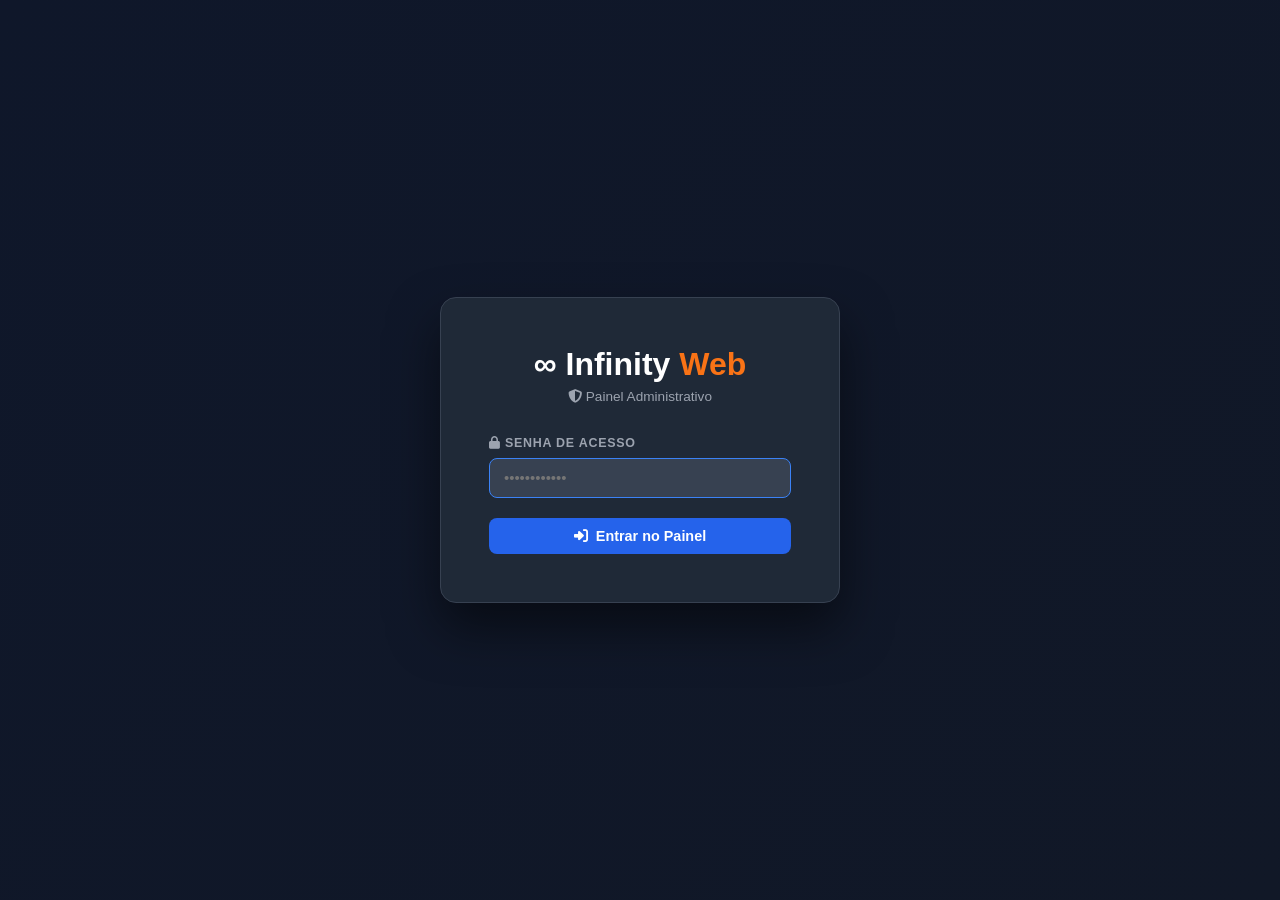
==== admin.html @ 9e5cb254 "Add files via upload" ====
<!DOCTYPE html>
<!--
  admin.html — Painel Administrativo da Infinity Web
  ===================================================
  Funciona 100% no Netlify (sem PHP).
  Salva configurações via GitHub API → dispara redeploy automático.

  Variáveis de ambiente necessárias no Netlify:
    ADMIN_PASSWORD   — senha de acesso ao painel
    GITHUB_TOKEN     — Personal Access Token (repo → Contents: Write)
    GITHUB_REPO      — ex: Norts023/infinityweb
-->
<html lang="pt-BR">
<head>
  <meta charset="UTF-8" />
  <meta name="viewport" content="width=device-width, initial-scale=1.0" />
  <title>Infinity Web — Painel Admin</title>
  <link rel="stylesheet" href="https://cdnjs.cloudflare.com/ajax/libs/font-awesome/6.5.0/css/all.min.css" crossorigin="anonymous" />
  <style>
    :root {
      --blue-900: #0f172a; --blue-800: #1e3a5f; --blue-700: #1d4ed8;
      --blue-600: #2563eb; --blue-500: #3b82f6; --blue-100: #dbeafe;
      --orange: #f97316; --white: #ffffff;
      --gray-900: #111827; --gray-800: #1f2937; --gray-700: #374151;
      --gray-600: #4b5563; --gray-500: #6b7280; --gray-400: #9ca3af;
      --gray-300: #d1d5db; --gray-200: #e5e7eb; --gray-100: #f3f4f6;
      --green: #10b981; --red: #ef4444; --yellow: #f59e0b;
    }
    * { box-sizing: border-box; margin: 0; padding: 0; }
    body { font-family: -apple-system, BlinkMacSystemFont, 'Segoe UI', sans-serif; background: var(--gray-900); color: var(--gray-100); min-height: 100vh; }

    /* ── Login ── */
    .login-wrap { min-height: 100vh; display: flex; align-items: center; justify-content: center; background: linear-gradient(135deg, var(--blue-900), var(--gray-900)); padding: 24px; }
    .login-card { background: var(--gray-800); border-radius: 16px; padding: 48px; width: 100%; max-width: 400px; border: 1px solid var(--gray-700); box-shadow: 0 25px 50px rgba(0,0,0,.5); }
    .login-logo { text-align: center; margin-bottom: 32px; }
    .login-logo .brand { font-size: 2rem; font-weight: 900; color: var(--white); }
    .login-logo .brand em { color: var(--orange); font-style: normal; }
    .login-logo p { color: var(--gray-400); font-size: 0.85rem; margin-top: 6px; }

    /* ── Form elements ── */
    .form-group { margin-bottom: 20px; }
    .form-group label { display: block; font-size: 0.78rem; font-weight: 700; color: var(--gray-400); margin-bottom: 8px; text-transform: uppercase; letter-spacing: .06em; }
    .form-group input, .form-group select, .form-group textarea {
      width: 100%; background: var(--gray-700); border: 1px solid var(--gray-600);
      border-radius: 8px; padding: 11px 14px; color: var(--white); font-size: 0.93rem;
      outline: none; transition: border-color .2s; font-family: inherit;
    }
    .form-group input:focus, .form-group select:focus, .form-group textarea:focus { border-color: var(--blue-500); }
    .form-group textarea { resize: vertical; min-height: 80px; }
    .form-group select option { background: var(--gray-700); }

    /* ── Buttons ── */
    .btn { display: inline-flex; align-items: center; gap: 8px; padding: 10px 20px; border-radius: 8px; border: none; font-size: 0.9rem; font-weight: 600; cursor: pointer; transition: all .2s; font-family: inherit; }
    .btn:disabled { opacity: .5; cursor: not-allowed; }
    .btn-primary  { background: var(--blue-600); color: var(--white); }
    .btn-primary:hover:not(:disabled)  { background: var(--blue-700); }
    .btn-success  { background: var(--green); color: var(--white); }
    .btn-success:hover:not(:disabled)  { opacity: .9; }
    .btn-danger   { background: var(--red); color: var(--white); }
    .btn-danger:hover:not(:disabled)   { opacity: .85; }
    .btn-outline  { background: transparent; border: 1px solid var(--gray-600); color: var(--gray-400); }
    .btn-outline:hover { border-color: var(--gray-400); color: var(--white); }
    .btn-full { width: 100%; justify-content: center; }
    .btn-sm { padding: 6px 12px; font-size: .82rem; }

    /* ── Alerts ── */
    .alert { padding: 12px 16px; border-radius: 8px; font-size: .88rem; margin-bottom: 16px; }
    .alert-error   { background: rgba(239,68,68,.15);  color: #fca5a5; border: 1px solid rgba(239,68,68,.3); }
    .alert-success { background: rgba(16,185,129,.15); color: #6ee7b7; border: 1px solid rgba(16,185,129,.3); }
    .alert-info    { background: rgba(59,130,246,.15); color: #93c5fd; border: 1px solid rgba(59,130,246,.3); }

    /* ── Dashboard layout ── */
    .dashboard { display: none; flex-direction: column; min-height: 100vh; }
    .dashboard.active { display: flex; }

    .admin-header {
      background: var(--gray-800); border-bottom: 1px solid var(--gray-700);
      padding: 0 24px; height: 60px; display: flex; align-items: center;
      justify-content: space-between; position: sticky; top: 0; z-index: 100;
    }
    .admin-logo { font-size: 1.15rem; font-weight: 900; color: var(--white); }
    .admin-logo em { color: var(--orange); font-style: normal; }
    .admin-logo small { font-size: .7rem; font-weight: 400; color: var(--gray-500); margin-left: 8px; }

    .admin-body { display: flex; flex: 1; }

    .admin-sidebar {
      width: 230px; background: var(--gray-800); border-right: 1px solid var(--gray-700);
      padding: 20px 0; flex-shrink: 0;
    }
    .sidebar-section { font-size: .68rem; font-weight: 700; color: var(--gray-600); text-transform: uppercase; letter-spacing: .08em; padding: 0 20px; margin: 16px 0 6px; }
    .sidebar-section:first-child { margin-top: 0; }
    .nav-item {
      display: flex; align-items: center; gap: 10px; padding: 11px 20px;
      color: var(--gray-400); cursor: pointer; transition: all .2s;
      font-size: .88rem; border-left: 3px solid transparent; user-select: none;
    }
    .nav-item:hover  { background: var(--gray-700); color: var(--white); }
    .nav-item.active { background: rgba(37,99,235,.12); color: var(--blue-500); border-left-color: var(--blue-500); font-weight: 600; }
    .nav-item i { width: 16px; text-align: center; font-size: .85rem; }

    .admin-main { flex: 1; padding: 32px; overflow-y: auto; max-width: 900px; }

    /* ── Tabs ── */
    .tab-panel { display: none; }
    .tab-panel.active { display: block; }

    .panel-head { margin-bottom: 28px; }
    .panel-head h2 { font-size: 1.35rem; font-weight: 700; color: var(--white); display: flex; align-items: center; gap: 10px; }
    .panel-head h2 i { color: var(--orange); font-size: 1.1rem; }
    .panel-head p { color: var(--gray-400); font-size: .87rem; margin-top: 7px; }

    /* ── Cards ── */
    .card { background: var(--gray-800); border: 1px solid var(--gray-700); border-radius: 12px; padding: 24px; margin-bottom: 20px; }
    .card-head { display: flex; align-items: center; justify-content: space-between; margin-bottom: 20px; }
    .card-title { font-size: .95rem; font-weight: 700; color: var(--white); }
    .card-sub { font-size: .82rem; color: var(--gray-500); margin-top: 2px; }

    /* ── Grid ── */
    .g2 { display: grid; grid-template-columns: 1fr 1fr; gap: 16px; }
    .g3 { display: grid; grid-template-columns: 1fr 1fr 1fr; gap: 16px; }

    /* ── Plano card ── */
    .plano-badge { display: inline-flex; align-items: center; gap: 6px; font-size: .75rem; padding: 3px 10px; border-radius: 20px; font-weight: 600; }
    .plano-badge.destaque { background: rgba(249,115,22,.2); color: var(--orange); }
    .plano-badge.normal   { background: var(--gray-700); color: var(--gray-400); }
    .toggle-destaque { display: flex; align-items: center; gap: 8px; cursor: pointer; font-size: .83rem; color: var(--gray-400); }
    .toggle-destaque input { width: 16px; height: 16px; cursor: pointer; accent-color: var(--orange); }

    /* ── Avisos ── */
    .aviso-item { background: var(--gray-700); border-radius: 10px; padding: 14px 16px; display: flex; align-items: center; justify-content: space-between; gap: 12px; margin-bottom: 10px; }
    .aviso-info { flex: 1; min-width: 0; }
    .aviso-info strong { display: block; font-size: .9rem; color: var(--white); white-space: nowrap; overflow: hidden; text-overflow: ellipsis; }
    .aviso-info span { font-size: .78rem; color: var(--gray-400); }
    .aviso-actions { display: flex; align-items: center; gap: 8px; flex-shrink: 0; }
    .aviso-badge { font-size: .72rem; padding: 2px 8px; border-radius: 20px; font-weight: 600; white-space: nowrap; }
    .tipo-instabilidade { background: rgba(245,158,11,.2); color: #fcd34d; }
    .tipo-manutencao    { background: rgba(59,130,246,.2);  color: #93c5fd; }
    .tipo-queda         { background: rgba(239,68,68,.2);   color: #fca5a5; }
    .tipo-normalizado   { background: rgba(16,185,129,.2);  color: #6ee7b7; }

    /* ── Toggle switch ── */
    .switch { width: 40px; height: 22px; background: var(--gray-600); border-radius: 11px; border: none; cursor: pointer; position: relative; transition: background .2s; flex-shrink: 0; }
    .switch.on { background: var(--green); }
    .switch::after { content: ''; position: absolute; width: 16px; height: 16px; background: var(--white); border-radius: 50%; top: 3px; left: 3px; transition: transform .2s; box-shadow: 0 1px 3px rgba(0,0,0,.3); }
    .switch.on::after { transform: translateX(18px); }

    /* ── Tags ── */
    .tags-wrap { display: flex; flex-wrap: wrap; gap: 6px; min-height: 36px; margin-bottom: 14px; }
    .tag { display: inline-flex; align-items: center; gap: 6px; background: rgba(37,99,235,.15); color: var(--blue-500); border: 1px solid rgba(37,99,235,.3); border-radius: 6px; padding: 5px 10px; font-size: .83rem; }
    .tag .rm { background: none; border: none; color: rgba(59,130,246,.6); cursor: pointer; padding: 0; font-size: .85rem; line-height: 1; }
    .tag .rm:hover { color: var(--red); }

    .add-row { display: flex; gap: 10px; }
    .add-row input { flex: 1; background: var(--gray-700); border: 1px solid var(--gray-600); border-radius: 8px; padding: 10px 14px; color: var(--white); font-size: .9rem; outline: none; }
    .add-row input:focus { border-color: var(--blue-500); }

    /* ── Status toast ── */
    .toast { position: fixed; bottom: 24px; right: 24px; background: var(--gray-800); border: 1px solid var(--gray-700); border-radius: 10px; padding: 13px 20px; font-size: .88rem; display: none; align-items: center; gap: 10px; box-shadow: 0 8px 24px rgba(0,0,0,.5); z-index: 999; max-width: 340px; }
    .toast.show    { display: flex; }
    .toast.success { border-color: var(--green); color: #6ee7b7; }
    .toast.error   { border-color: var(--red);   color: #fca5a5; }
    .toast.info    { border-color: var(--blue-500); color: #93c5fd; }

    hr.divider { border: none; border-top: 1px solid var(--gray-700); margin: 24px 0; }

    /* ── Responsive ── */
    @media (max-width: 768px) {
      .admin-sidebar { display: none; }
      .admin-main { padding: 16px; }
      .g2, .g3 { grid-template-columns: 1fr; }
    }
  </style>
</head>
<body>

<!-- ════════════════════════════════════════════════════════
     TELA DE LOGIN
════════════════════════════════════════════════════════ -->
<div class="login-wrap" id="loginWrap">
  <div class="login-card">
    <div class="login-logo">
      <div class="brand">∞ Infinity <em>Web</em></div>
      <p><i class="fas fa-shield-alt"></i> Painel Administrativo</p>
    </div>

    <div id="loginAlert" class="alert" style="display:none"></div>

    <form id="loginForm">
      <div class="form-group">
        <label><i class="fas fa-lock"></i> Senha de Acesso</label>
        <input type="password" id="loginPwd" placeholder="••••••••••••" autocomplete="current-password" required autofocus />
      </div>
      <button type="submit" class="btn btn-primary btn-full" id="loginBtn">
        <i class="fas fa-sign-in-alt"></i> Entrar no Painel
      </button>
    </form>
  </div>
</div>

<!-- ════════════════════════════════════════════════════════
     DASHBOARD
════════════════════════════════════════════════════════ -->
<div class="dashboard" id="dashboard">

  <!-- Header -->
  <header class="admin-header">
    <div class="admin-logo">∞ Infinity <em>Web</em> <small>Admin</small></div>
    <div style="display:flex;align-items:center;gap:16px">
      <span style="font-size:.78rem;color:var(--gray-500)" id="savedAt"></span>
      <button class="btn btn-outline btn-sm" onclick="logout()">
        <i class="fas fa-sign-out-alt"></i> Sair
      </button>
    </div>
  </header>

  <div class="admin-body">

    <!-- Sidebar -->
    <nav class="admin-sidebar">
      <div class="sidebar-section">Configurações</div>
      <div class="nav-item active" onclick="goTab('planos',this)">
        <i class="fas fa-tags"></i> Planos & Preços
      </div>
      <div class="nav-item" onclick="goTab('avisos',this)">
        <i class="fas fa-bell"></i> Avisos de Rede
      </div>
      <div class="nav-item" onclick="goTab('contato',this)">
        <i class="fas fa-phone"></i> Contato & Endereço
      </div>
      <div class="nav-item" onclick="goTab('cobertura',this)">
        <i class="fas fa-map-marker-alt"></i> Área de Cobertura
      </div>
    </nav>

    <!-- Main -->
    <main class="admin-main">

      <!-- ── PLANOS ── -->
      <div class="tab-panel active" id="tab-planos">
        <div class="panel-head">
          <h2><i class="fas fa-tags"></i> Planos & Preços Residenciais</h2>
          <p>Edite velocidade e preço de cada plano. As mudanças refletem no site e no chat IA após o deploy (~1 min).</p>
        </div>
        <div id="planosContainer"></div>
        <button class="btn btn-success" onclick="save('planos')">
          <i class="fas fa-cloud-upload-alt"></i> Publicar Alterações
        </button>
      </div>

      <!-- ── AVISOS ── -->
      <div class="tab-panel" id="tab-avisos">
        <div class="panel-head">
          <h2><i class="fas fa-bell"></i> Avisos de Rede</h2>
          <p>Avisos ativos são lidos pela IA e informados automaticamente aos clientes que perguntarem sobre problemas.</p>
        </div>

        <div class="card">
          <div class="card-head"><div class="card-title">+ Novo Aviso</div></div>
          <div class="g2">
            <div class="form-group">
              <label>Tipo</label>
              <select id="nTipo">
                <option value="instabilidade">⚡ Instabilidade</option>
                <option value="manutencao">🔧 Manutenção</option>
                <option value="queda">🔴 Queda Total</option>
                <option value="normalizado">✅ Normalizado</option>
              </select>
            </div>
            <div class="form-group">
              <label>Região afetada</label>
              <select id="nRegiao">
                <option>Jordanesia</option>
                <option>Cajamar Centro</option>
                <option>Região Industrial</option>
                <option>Polvilho</option>
                <option>Todas as regiões</option>
                <option>Outra</option>
              </select>
            </div>
          </div>
          <div class="form-group">
            <label>Título do aviso</label>
            <input type="text" id="nTitulo" placeholder="Ex: Instabilidade intermitente em Jordanesia" />
          </div>
          <div class="form-group">
            <label>Mensagem para os clientes</label>
            <textarea id="nMsg" placeholder="Descreva o problema e previsão de normalização..."></textarea>
          </div>
          <button class="btn btn-primary" onclick="addAviso()">
            <i class="fas fa-plus-circle"></i> Adicionar Aviso
          </button>
        </div>

        <div class="card">
          <div class="card-head">
            <div>
              <div class="card-title">Avisos Publicados</div>
              <div class="card-sub">Use o toggle para ativar/desativar sem excluir</div>
            </div>
          </div>
          <div id="avisosLista"><p style="color:var(--gray-500);text-align:center;padding:20px 0">Nenhum aviso cadastrado.</p></div>
        </div>

        <button class="btn btn-success" onclick="save('avisos')">
          <i class="fas fa-cloud-upload-alt"></i> Publicar Alterações
        </button>
      </div>

      <!-- ── CONTATO ── -->
      <div class="tab-panel" id="tab-contato">
        <div class="panel-head">
          <h2><i class="fas fa-phone"></i> Contato & Endereço</h2>
          <p>Dados exibidos no site e usados pela IA ao indicar contato ao cliente.</p>
        </div>
        <div class="card">
          <div class="g2">
            <div class="form-group">
              <label>WhatsApp (com DDI, sem +)</label>
              <input type="text" id="cWA" placeholder="5511964012136" />
            </div>
            <div class="form-group">
              <label>WhatsApp (exibição no site)</label>
              <input type="text" id="cWAd" placeholder="(11) 96401-2136" />
            </div>
            <div class="form-group">
              <label>Telefone fixo</label>
              <input type="text" id="cTel" placeholder="(11) 99951-7145" />
            </div>
            <div class="form-group">
              <label>E-mail de suporte</label>
              <input type="email" id="cEmail" placeholder="contato@webinfinity.com.br" />
            </div>
          </div>
          <div class="form-group">
            <label>Endereço completo</label>
            <input type="text" id="cEnd" placeholder="Rua Exemplo, 123, Bairro — Cajamar-SP" />
          </div>
        </div>
        <button class="btn btn-success" onclick="save('contato')">
          <i class="fas fa-cloud-upload-alt"></i> Publicar Alterações
        </button>
      </div>

      <!-- ── COBERTURA ── -->
      <div class="tab-panel" id="tab-cobertura">
        <div class="panel-head">
          <h2><i class="fas fa-map-marker-alt"></i> Área de Cobertura</h2>
          <p>Regiões onde o sinal está disponível. A IA usa esta lista quando clientes perguntam sobre cobertura.</p>
        </div>
        <div class="card">
          <div class="card-title" style="margin-bottom:14px">Regiões atendidas</div>
          <div class="tags-wrap" id="regioesWrap"></div>
          <div class="add-row">
            <input type="text" id="nRegCob" placeholder="Nome do novo bairro ou região" />
            <button class="btn btn-primary" onclick="addRegiao()"><i class="fas fa-plus"></i> Adicionar</button>
          </div>
        </div>
        <button class="btn btn-success" onclick="save('cobertura')">
          <i class="fas fa-cloud-upload-alt"></i> Publicar Alterações
        </button>
      </div>

    </main>
  </div>
</div>

<!-- Toast de status -->
<div class="toast" id="toast"><i class="fas fa-check-circle"></i><span id="toastMsg"></span></div>

<!-- ════════════════════════════════════════════════════════
     JAVASCRIPT
════════════════════════════════════════════════════════ -->
<script>
'use strict';

/* ── Estado global ─────────────────────────────────────── */
let pwd    = '';
let config = null;
let sha    = null;

const API = '/api/admin';

/* ── Autenticação ──────────────────────────────────────── */
document.getElementById('loginForm').addEventListener('submit', async (e) => {
  e.preventDefault();
  const btn   = document.getElementById('loginBtn');
  const alert = document.getElementById('loginAlert');
  const input = document.getElementById('loginPwd');

  btn.disabled = true;
  btn.innerHTML = '<i class="fas fa-spinner fa-spin"></i> Entrando...';
  alert.style.display = 'none';

  try {
    const res  = await fetch(API, {
      method:  'POST',
      headers: { 'Content-Type': 'application/json' },
      body:    JSON.stringify({ password: input.value, action: 'read' }),
    });
    const data = await res.json();

    if (!res.ok) throw new Error(data.error || 'Erro ao autenticar.');

    pwd    = input.value;
    config = data.config;
    sha    = data.sha;
    sessionStorage.setItem('iw_admin_pwd', pwd);

    openDashboard();
  } catch (err) {
    alert.className = 'alert alert-error';
    alert.textContent = '🔐 ' + err.message;
    alert.style.display = 'block';
    btn.disabled = false;
    btn.innerHTML = '<i class="fas fa-sign-in-alt"></i> Entrar no Painel';
  }
});

function logout() {
  sessionStorage.removeItem('iw_admin_pwd');
  pwd = ''; config = null; sha = null;
  document.getElementById('loginWrap').style.display = 'flex';
  document.getElementById('dashboard').classList.remove('active');
  document.getElementById('loginPwd').value = '';
  document.getElementById('loginAlert').style.display = 'none';
}

/* Auto-login com sessão salva */
window.addEventListener('DOMContentLoaded', () => {
  const saved = sessionStorage.getItem('iw_admin_pwd');
  if (saved) {
    document.getElementById('loginPwd').value = saved;
    document.getElementById('loginForm').dispatchEvent(new Event('submit'));
  }
});

/* ── Navegação ─────────────────────────────────────────── */
function goTab(id, el) {
  document.querySelectorAll('.tab-panel').forEach(p => p.classList.remove('active'));
  document.querySelectorAll('.nav-item').forEach(n => n.classList.remove('active'));
  document.getElementById('tab-' + id).classList.add('active');
  el.classList.add('active');
}

function openDashboard() {
  document.getElementById('loginWrap').style.display = 'none';
  document.getElementById('dashboard').classList.add('active');
  renderAll();
}

/* ── Renderização ──────────────────────────────────────── */
function renderAll() {
  renderPlanos();
  renderAvisos();
  renderContato();
  renderCobertura();
}

function renderPlanos() {
  const box    = document.getElementById('planosContainer');
  const planos = config?.planos?.residencial || [];

  box.innerHTML = planos.map((p, i) => `
    <div class="card">
      <div class="card-head">
        <div>
          <div class="card-title">${escHtml(p.nome)}</div>
          <div class="card-sub">${escHtml(p.velocidade)} · R$ ${escHtml(p.preco)}/mês</div>
        </div>
        <label class="toggle-destaque">
          <input type="checkbox" ${p.destaque ? 'checked' : ''} onchange="config.planos.residencial[${i}].destaque=this.checked;renderPlanos()">
          ${p.destaque ? '<span class="plano-badge destaque">⭐ Destaque</span>' : '<span class="plano-badge normal">Padrão</span>'}
        </label>
      </div>
      <div class="g3">
        <div class="form-group">
          <label>Nome do plano</label>
          <input type="text" value="${escHtml(p.nome)}" oninput="config.planos.residencial[${i}].nome=this.value" />
        </div>
        <div class="form-group">
          <label>Velocidade</label>
          <input type="text" value="${escHtml(p.velocidade)}" oninput="config.planos.residencial[${i}].velocidade=this.value" placeholder="Ex: 300 Mega" />
        </div>
        <div class="form-group">
          <label>Preço (R$)</label>
          <input type="text" value="${escHtml(p.preco)}" oninput="config.planos.residencial[${i}].preco=this.value" placeholder="Ex: 99,99" />
        </div>
      </div>
    </div>
  `).join('');
}

function renderAvisos() {
  const box    = document.getElementById('avisosLista');
  const avisos = config?.avisos || [];

  if (!avisos.length) {
    box.innerHTML = '<p style="color:var(--gray-500);text-align:center;padding:20px 0">Nenhum aviso cadastrado.</p>';
    return;
  }

  const tipoMap = {
    instabilidade: ['tipo-instabilidade', '⚡ Instabilidade'],
    manutencao:    ['tipo-manutencao',    '🔧 Manutenção'],
    queda:         ['tipo-queda',         '🔴 Queda Total'],
    normalizado:   ['tipo-normalizado',   '✅ Normalizado'],
  };

  box.innerHTML = avisos.map((a, i) => {
    const [cls, label] = tipoMap[a.tipo] || ['tipo-instabilidade', a.tipo];
    return `
      <div class="aviso-item">
        <span class="aviso-badge ${cls}">${label}</span>
        <div class="aviso-info">
          <strong title="${escHtml(a.titulo)}">${escHtml(a.titulo || a.mensagem)}</strong>
          <span>${escHtml(a.regiao)} · ${escHtml(a.criado_em || '')}</span>
        </div>
        <div class="aviso-actions">
          <button class="switch ${a.ativo ? 'on' : ''}" onclick="toggleAviso(${i})" title="${a.ativo ? 'Ativo — clique para desativar' : 'Inativo — clique para ativar'}"></button>
          <button class="btn btn-danger btn-sm" onclick="delAviso(${i})"><i class="fas fa-trash"></i></button>
        </div>
      </div>
    `;
  }).join('');
}

function renderContato() {
  const c = config?.contato || {};
  document.getElementById('cWA').value    = c.whatsapp || '';
  document.getElementById('cWAd').value   = c.whatsapp_display || '';
  document.getElementById('cTel').value   = c.telefone || '';
  document.getElementById('cEmail').value = c.email || '';
  document.getElementById('cEnd').value   = c.endereco || '';
}

function renderCobertura() {
  const regioes = config?.cobertura?.regioes || [];
  document.getElementById('regioesWrap').innerHTML = regioes.map((r, i) => `
    <span class="tag">
      <i class="fas fa-map-marker-alt" style="font-size:.7rem;opacity:.7"></i>
      ${escHtml(r)}
      <button class="rm" onclick="delRegiao(${i})" title="Remover">×</button>
    </span>
  `).join('');
}

/* ── Ações — Avisos ────────────────────────────────────── */
function addAviso() {
  const tipo    = document.getElementById('nTipo').value;
  const regiao  = document.getElementById('nRegiao').value;
  const titulo  = document.getElementById('nTitulo').value.trim();
  const msg     = document.getElementById('nMsg').value.trim();

  if (!titulo || !msg) { toast('Preencha título e mensagem.', 'error'); return; }

  if (!config.avisos) config.avisos = [];
  config.avisos.push({
    id:        'n_' + Date.now(),
    tipo, regiao, titulo,
    mensagem:  msg,
    ativo:     true,
    criado_em: new Date().toLocaleString('pt-BR'),
  });

  document.getElementById('nTitulo').value = '';
  document.getElementById('nMsg').value    = '';
  renderAvisos();
  toast('Aviso adicionado. Clique em "Publicar" para salvar.', 'info');
}

function toggleAviso(i) { config.avisos[i].ativo = !config.avisos[i].ativo; renderAvisos(); }
function delAviso(i)    { config.avisos.splice(i, 1); renderAvisos(); }

/* ── Ações — Cobertura ─────────────────────────────────── */
function addRegiao() {
  const input = document.getElementById('nRegCob');
  const val   = input.value.trim();
  if (!val) return;
  if (!config.cobertura) config.cobertura = { regioes: [] };
  if (!config.cobertura.regioes.includes(val)) {
    config.cobertura.regioes.push(val);
    renderCobertura();
    toast('Região adicionada. Clique em "Publicar" para salvar.', 'info');
  }
  input.value = '';
}

function delRegiao(i) { config.cobertura.regioes.splice(i, 1); renderCobertura(); }

/* ── Sync campos de contato para o config ──────────────── */
function syncContato() {
  config.contato = {
    whatsapp:         document.getElementById('cWA').value.trim(),
    whatsapp_display: document.getElementById('cWAd').value.trim(),
    telefone:         document.getElementById('cTel').value.trim(),
    email:            document.getElementById('cEmail').value.trim(),
    endereco:         document.getElementById('cEnd').value.trim(),
  };
}

/* ── Salvar via GitHub API ─────────────────────────────── */
async function save(section) {
  if (section === 'contato') syncContato();

  toast('Salvando no GitHub...', 'info');

  try {
    const res  = await fetch(API, {
      method:  'POST',
      headers: { 'Content-Type': 'application/json' },
      body:    JSON.stringify({ password: pwd, action: 'save', config, sha }),
    });
    const data = await res.json();
    if (!res.ok) throw new Error(data.error);

    if (data.sha) sha = data.sha;

    const now = new Date().toLocaleTimeString('pt-BR');
    document.getElementById('savedAt').textContent = 'Publicado às ' + now;
    toast('✅ Publicado! Deploy em andamento (~1 min)...', 'success');
  } catch (err) {
    toast('Erro: ' + err.message, 'error');
  }
}

/* ── Utilitários ───────────────────────────────────────── */
function escHtml(s) {
  return String(s || '').replace(/&/g,'&amp;').replace(/</g,'&lt;').replace(/>/g,'&gt;').replace(/"/g,'&quot;');
}

function toast(msg, type) {
  const el = document.getElementById('toast');
  el.className = 'toast show ' + (type || '');
  document.getElementById('toastMsg').textContent = msg;
  if (type !== 'info') setTimeout(() => el.classList.remove('show'), 4000);
}
</script>
</body>
</html>
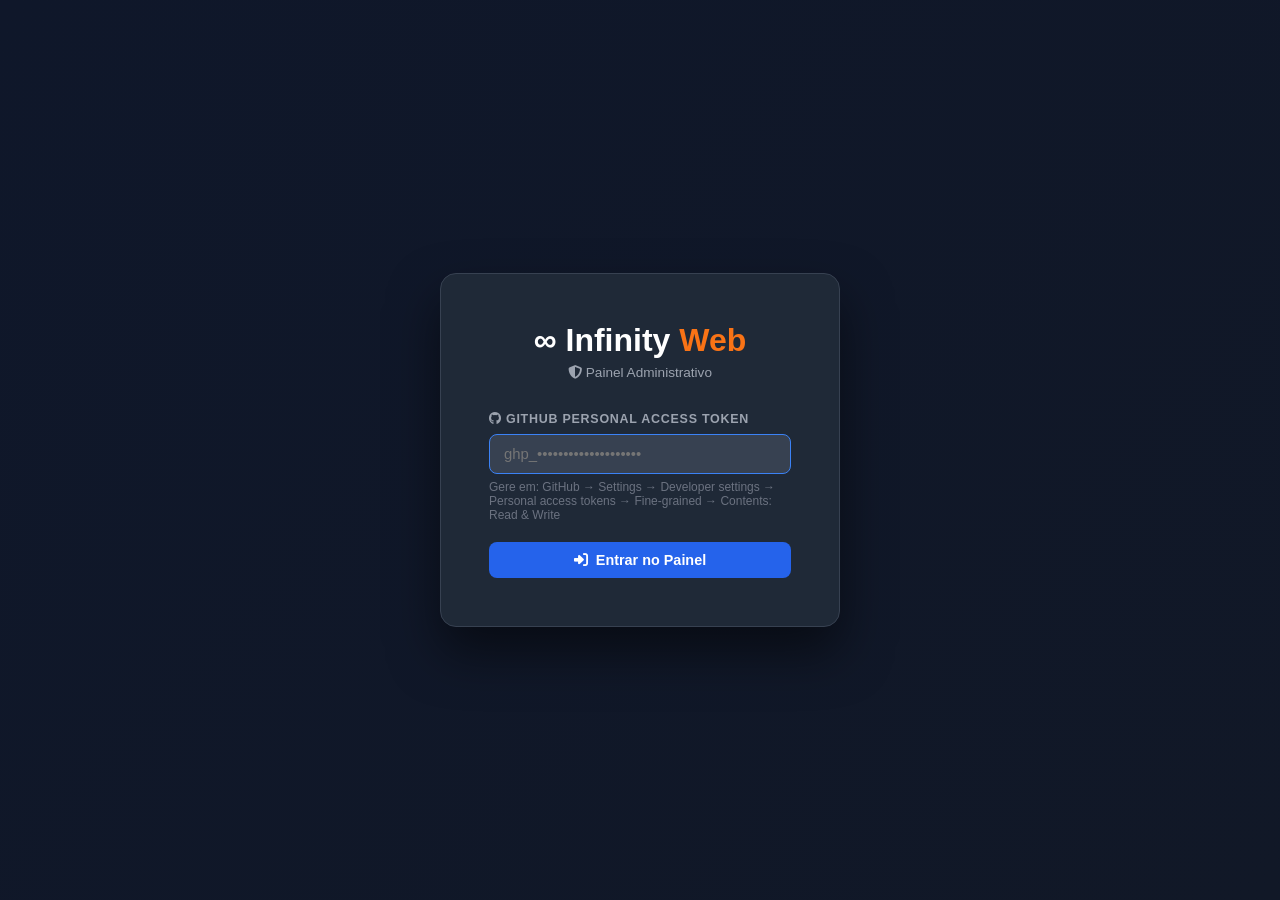
==== commit 3e55e1db: "admin: login com GitHub Token direto, sem servidor (remove dependencia Netlify)" ====
--- a/admin.html
+++ b/admin.html
@@ -155,6 +155,26 @@
     .add-row input { flex: 1; background: var(--gray-700); border: 1px solid var(--gray-600); border-radius: 8px; padding: 10px 14px; color: var(--white); font-size: .9rem; outline: none; }
     .add-row input:focus { border-color: var(--blue-500); }
 
+    /* ── Autocomplete de região ── */
+    .region-search-wrap { position: relative; flex: 1; }
+    .region-dropdown {
+      position: absolute; top: calc(100% + 2px); left: 0; right: 0;
+      background: var(--gray-800); border: 1px solid var(--blue-500);
+      border-radius: 0 0 10px 10px; z-index: 200;
+      max-height: 240px; overflow-y: auto;
+      box-shadow: 0 8px 24px rgba(0,0,0,.4);
+    }
+    .region-opt {
+      padding: 11px 14px; cursor: pointer; border-bottom: 1px solid var(--gray-700);
+      transition: background .15s;
+    }
+    .region-opt:last-child { border-bottom: none; border-radius: 0 0 10px 10px; }
+    .region-opt:hover { background: rgba(37,99,235,.18); }
+    .region-opt strong { display: block; font-size: .88rem; color: var(--white); }
+    .region-opt small  { font-size: .74rem; color: var(--gray-400); margin-top: 2px; display: block; white-space: nowrap; overflow: hidden; text-overflow: ellipsis; }
+    .region-opt.loading, .region-opt.empty { color: var(--gray-500); font-size: .85rem; cursor: default; }
+    .coords-badge { display: inline-flex; align-items: center; gap: 4px; font-size: .7rem; background: rgba(16,185,129,.15); color: var(--green); border-radius: 4px; padding: 1px 6px; margin-left: 6px; vertical-align: middle; }
+
     /* ── Status toast ── */
     .toast { position: fixed; bottom: 24px; right: 24px; background: var(--gray-800); border: 1px solid var(--gray-700); border-radius: 10px; padding: 13px 20px; font-size: .88rem; display: none; align-items: center; gap: 10px; box-shadow: 0 8px 24px rgba(0,0,0,.5); z-index: 999; max-width: 340px; }
     .toast.show    { display: flex; }
@@ -188,8 +208,11 @@
 
     <form id="loginForm">
       <div class="form-group">
-        <label><i class="fas fa-lock"></i> Senha de Acesso</label>
-        <input type="password" id="loginPwd" placeholder="••••••••••••" autocomplete="current-password" required autofocus />
+        <label><i class="fab fa-github"></i> GitHub Personal Access Token</label>
+        <input type="password" id="loginPwd" placeholder="ghp_••••••••••••••••••••" autocomplete="current-password" required autofocus />
+        <small style="color:var(--gray-500);font-size:.75rem;margin-top:6px;display:block">
+          Gere em: GitHub → Settings → Developer settings → Personal access tokens → Fine-grained → Contents: Read & Write
+        </small>
       </div>
       <button type="submit" class="btn btn-primary btn-full" id="loginBtn">
         <i class="fas fa-sign-in-alt"></i> Entrar no Painel
@@ -349,11 +372,28 @@
           <p>Regiões onde o sinal está disponível. A IA usa esta lista quando clientes perguntam sobre cobertura.</p>
         </div>
         <div class="card">
-          <div class="card-title" style="margin-bottom:14px">Regiões atendidas</div>
+          <div class="card-title" style="margin-bottom:4px">Regiões atendidas</div>
+          <p style="font-size:.8rem;color:var(--gray-500);margin-bottom:14px">
+            <i class="fas fa-info-circle"></i>
+            Digite o nome do bairro para ver sugestões. As coordenadas são salvas automaticamente para o mapa.
+          </p>
           <div class="tags-wrap" id="regioesWrap"></div>
           <div class="add-row">
-            <input type="text" id="nRegCob" placeholder="Nome do novo bairro ou região" />
-            <button class="btn btn-primary" onclick="addRegiao()"><i class="fas fa-plus"></i> Adicionar</button>
+            <div class="region-search-wrap">
+              <input
+                type="text"
+                id="nRegCob"
+                placeholder="🔍 Ex: Jordanesia, Polvilho, Cajamar Centro..."
+                autocomplete="off"
+                oninput="onRegionInput(this.value)"
+                onkeydown="onRegionKey(event)"
+                style="width:100%;background:var(--gray-700);border:1px solid var(--gray-600);border-radius:8px;padding:10px 14px;color:var(--white);font-size:.9rem;outline:none;transition:border-color .2s"
+              />
+              <div class="region-dropdown" id="regionDropdown" style="display:none"></div>
+            </div>
+            <button class="btn btn-primary" onclick="addRegiao()">
+              <i class="fas fa-plus"></i> Adicionar
+            </button>
           </div>
         </div>
         <button class="btn btn-success" onclick="save('cobertura')">
@@ -374,52 +414,91 @@
 <script>
 'use strict';
 
+/* ── Configuração do repositório ───────────────────────── */
+const GITHUB_REPO   = 'Norts023/infinityweb';
+const GITHUB_BRANCH = 'main';
+const CONFIG_PATH   = 'data/site-config.json';
+
 /* ── Estado global ─────────────────────────────────────── */
-let pwd    = '';
-let config = null;
-let sha    = null;
-
-const API = '/api/admin';
+let ghToken = '';
+let config  = null;
+let sha     = null;
+
+/* ── GitHub API helpers ────────────────────────────────── */
+function ghHeaders() {
+  return {
+    'Authorization': `token ${ghToken}`,
+    'Accept': 'application/vnd.github+json',
+    'Content-Type': 'application/json',
+  };
+}
+
+async function ghGetConfig() {
+  const res = await fetch(
+    `https://api.github.com/repos/${GITHUB_REPO}/contents/${CONFIG_PATH}?ref=${GITHUB_BRANCH}`,
+    { headers: ghHeaders() }
+  );
+  if (res.status === 401) throw new Error('Token inválido ou sem permissão.');
+  if (res.status === 404) throw new Error('Arquivo site-config.json não encontrado no repositório.');
+  if (!res.ok) throw new Error(`Erro GitHub: HTTP ${res.status}`);
+  const data = await res.json();
+  const text = atob(data.content.replace(/\n/g, ''));
+  return { config: JSON.parse(text), sha: data.sha };
+}
+
+async function ghSaveConfig(cfg, currentSha) {
+  const content = btoa(unescape(encodeURIComponent(JSON.stringify(cfg, null, 2))));
+  const res = await fetch(
+    `https://api.github.com/repos/${GITHUB_REPO}/contents/${CONFIG_PATH}`,
+    {
+      method: 'PUT',
+      headers: ghHeaders(),
+      body: JSON.stringify({
+        message: 'admin: atualiza site-config.json',
+        content,
+        sha: currentSha,
+        branch: GITHUB_BRANCH,
+      }),
+    }
+  );
+  if (!res.ok) {
+    const err = await res.json().catch(() => ({}));
+    throw new Error(err.message || `Erro GitHub: HTTP ${res.status}`);
+  }
+  const data = await res.json();
+  return data.content?.sha || currentSha;
+}
 
 /* ── Autenticação ──────────────────────────────────────── */
 document.getElementById('loginForm').addEventListener('submit', async (e) => {
   e.preventDefault();
   const btn   = document.getElementById('loginBtn');
-  const alert = document.getElementById('loginAlert');
+  const alertEl = document.getElementById('loginAlert');
   const input = document.getElementById('loginPwd');
 
   btn.disabled = true;
-  btn.innerHTML = '<i class="fas fa-spinner fa-spin"></i> Entrando...';
-  alert.style.display = 'none';
+  btn.innerHTML = '<i class="fas fa-spinner fa-spin"></i> Verificando token...';
+  alertEl.style.display = 'none';
 
   try {
-    const res  = await fetch(API, {
-      method:  'POST',
-      headers: { 'Content-Type': 'application/json' },
-      body:    JSON.stringify({ password: input.value, action: 'read' }),
-    });
-    const data = await res.json();
-
-    if (!res.ok) throw new Error(data.error || 'Erro ao autenticar.');
-
-    pwd    = input.value;
-    config = data.config;
-    sha    = data.sha;
-    sessionStorage.setItem('iw_admin_pwd', pwd);
-
+    ghToken = input.value.trim();
+    const result = await ghGetConfig();
+    config = result.config;
+    sha    = result.sha;
+    sessionStorage.setItem('iw_admin_token', ghToken);
     openDashboard();
   } catch (err) {
-    alert.className = 'alert alert-error';
-    alert.textContent = '🔐 ' + err.message;
-    alert.style.display = 'block';
+    alertEl.className = 'alert alert-error';
+    alertEl.textContent = '🔐 ' + err.message;
+    alertEl.style.display = 'block';
     btn.disabled = false;
     btn.innerHTML = '<i class="fas fa-sign-in-alt"></i> Entrar no Painel';
   }
 });
 
 function logout() {
-  sessionStorage.removeItem('iw_admin_pwd');
-  pwd = ''; config = null; sha = null;
+  sessionStorage.removeItem('iw_admin_token');
+  ghToken = ''; config = null; sha = null;
   document.getElementById('loginWrap').style.display = 'flex';
   document.getElementById('dashboard').classList.remove('active');
   document.getElementById('loginPwd').value = '';
@@ -428,7 +507,7 @@
 
 /* Auto-login com sessão salva */
 window.addEventListener('DOMContentLoaded', () => {
-  const saved = sessionStorage.getItem('iw_admin_pwd');
+  const saved = sessionStorage.getItem('iw_admin_token');
   if (saved) {
     document.getElementById('loginPwd').value = saved;
     document.getElementById('loginForm').dispatchEvent(new Event('submit'));
@@ -536,13 +615,18 @@
 
 function renderCobertura() {
   const regioes = config?.cobertura?.regioes || [];
-  document.getElementById('regioesWrap').innerHTML = regioes.map((r, i) => `
-    <span class="tag">
+  document.getElementById('regioesWrap').innerHTML = regioes.map((r, i) => {
+    const nome   = typeof r === 'object' ? r.nome : r;
+    const coords = typeof r === 'object' && r.coords ? r.coords : null;
+    const badge  = coords
+      ? `<span class="coords-badge"><i class="fas fa-map-pin"></i> GPS</span>`
+      : '';
+    return `<span class="tag">
       <i class="fas fa-map-marker-alt" style="font-size:.7rem;opacity:.7"></i>
-      ${escHtml(r)}
+      ${escHtml(nome)}${badge}
       <button class="rm" onclick="delRegiao(${i})" title="Remover">×</button>
-    </span>
-  `).join('');
+    </span>`;
+  }).join('');
 }
 
 /* ── Ações — Avisos ────────────────────────────────────── */
@@ -575,18 +659,141 @@
 /* ── Ações — Cobertura ─────────────────────────────────── */
 function addRegiao() {
   const input = document.getElementById('nRegCob');
-  const val   = input.value.trim();
+  const val   = (_selectedRegion?.nome || input.value).trim();
   if (!val) return;
+
   if (!config.cobertura) config.cobertura = { regioes: [] };
-  if (!config.cobertura.regioes.includes(val)) {
-    config.cobertura.regioes.push(val);
-    renderCobertura();
-    toast('Região adicionada. Clique em "Publicar" para salvar.', 'info');
+
+  // verifica duplicata por nome (case-insensitive)
+  const exists = config.cobertura.regioes.some(r =>
+    (typeof r === 'object' ? r.nome : r).toLowerCase() === val.toLowerCase()
+  );
+  if (exists) { toast('Região já cadastrada.', 'error'); return; }
+
+  const entry = _selectedRegion
+    ? { nome: _selectedRegion.nome, coords: _selectedRegion.coords }
+    : val;
+
+  config.cobertura.regioes.push(entry);
+  renderCobertura();
+  toast('Região adicionada. Clique em "Publicar" para salvar.', 'info');
+
+  input.value    = '';
+  _selectedRegion = null;
+  document.getElementById('regionDropdown').style.display = 'none';
+}
+
+function delRegiao(i) { config.cobertura.regioes.splice(i, 1); renderCobertura(); }
+
+/* ── Autocomplete de região (Nominatim / OpenStreetMap) ─── */
+let _selectedRegion = null;   // { nome, coords } | null
+let _regionDebounce = null;
+let _regionFocus    = -1;     // índice da opção em foco (teclado)
+
+function onRegionInput(val) {
+  _selectedRegion = null;
+  clearTimeout(_regionDebounce);
+  const dd = document.getElementById('regionDropdown');
+
+  if (!val || val.length < 2) { dd.style.display = 'none'; return; }
+
+  dd.innerHTML = '<div class="region-opt loading"><i class="fas fa-spinner fa-spin"></i> Buscando...</div>';
+  dd.style.display = 'block';
+  _regionFocus = -1;
+
+  _regionDebounce = setTimeout(() => _searchNominatim(val), 420);
+}
+
+async function _searchNominatim(q) {
+  const dd = document.getElementById('regionDropdown');
+  const headers = { 'Accept-Language': 'pt-BR', 'User-Agent': 'InfinityWebAdmin/1.0' };
+
+  try {
+    // Tenta primeiro com cidade + estado
+    let data = [];
+    for (const suffix of [', Cajamar, São Paulo, Brasil', ', São Paulo, Brasil', ', Brasil']) {
+      const url = `https://nominatim.openstreetmap.org/search?format=json&limit=5&countrycodes=br&q=${encodeURIComponent(q + suffix)}`;
+      const res = await fetch(url, { headers });
+      if (res.ok) data = await res.json();
+      if (data.length) break;
+      await new Promise(r => setTimeout(r, 300)); // respeita rate limit 1 req/s
+    }
+
+    if (!data.length) {
+      dd.innerHTML = '<div class="region-opt empty">Nenhum resultado encontrado. Adicione o nome manualmente.</div>';
+      return;
+    }
+
+    _regionFocus = -1;
+    dd.innerHTML = data.map((item, i) => {
+      const parts   = item.display_name.split(',');
+      const name    = parts[0].trim();
+      const details = parts.slice(1, 4).join(',').trim();
+      const lat     = parseFloat(item.lat).toFixed(6);
+      const lon     = parseFloat(item.lon).toFixed(6);
+      // Escapa para uso em atributo onclick
+      const safeName = name.replace(/'/g, "\\'");
+      return `<div class="region-opt" data-idx="${i}"
+        onclick="selectRegion('${safeName}', [${lat}, ${lon}])">
+        <strong>${escHtml(name)}</strong>
+        <small>${escHtml(details)} &nbsp;·&nbsp; 📍 ${lat}, ${lon}</small>
+      </div>`;
+    }).join('');
+  } catch (err) {
+    dd.innerHTML = '<div class="region-opt empty">Erro na busca. Verifique a conexão.</div>';
   }
-  input.value = '';
-}
-
-function delRegiao(i) { config.cobertura.regioes.splice(i, 1); renderCobertura(); }
+}
+
+function selectRegion(name, coords) {
+  _selectedRegion = { nome: name, coords };
+  document.getElementById('nRegCob').value = name;
+  const dd = document.getElementById('regionDropdown');
+  dd.style.display = 'none';
+  _regionFocus = -1;
+  // Foco no botão Adicionar para facilitar o fluxo com teclado
+  document.querySelector('[onclick="addRegiao()"]')?.focus();
+}
+
+function onRegionKey(e) {
+  const dd   = document.getElementById('regionDropdown');
+  const opts = Array.from(dd.querySelectorAll('.region-opt:not(.loading):not(.empty)'));
+
+  if (e.key === 'Escape') {
+    dd.style.display = 'none';
+    _regionFocus = -1;
+    return;
+  }
+  if (!opts.length) { if (e.key === 'Enter') { e.preventDefault(); addRegiao(); } return; }
+
+  if (e.key === 'ArrowDown') {
+    e.preventDefault();
+    _regionFocus = (_regionFocus + 1) % opts.length;
+  } else if (e.key === 'ArrowUp') {
+    e.preventDefault();
+    _regionFocus = (_regionFocus - 1 + opts.length) % opts.length;
+  } else if (e.key === 'Enter') {
+    e.preventDefault();
+    if (_regionFocus >= 0) opts[_regionFocus]?.click();
+    else addRegiao();
+    return;
+  } else {
+    return;
+  }
+
+  opts.forEach((o, i) => {
+    o.style.background = i === _regionFocus ? 'rgba(37,99,235,.28)' : '';
+  });
+  opts[_regionFocus]?.scrollIntoView({ block: 'nearest' });
+}
+
+// Fecha dropdown ao clicar fora da área de busca
+document.addEventListener('click', (e) => {
+  if (!e.target.closest('.region-search-wrap')) {
+    const dd = document.getElementById('regionDropdown');
+    if (dd) dd.style.display = 'none';
+    _regionFocus = -1;
+  }
+});
 
 /* ── Sync campos de contato para o config ──────────────── */
 function syncContato() {
@@ -599,26 +806,17 @@
   };
 }
 
-/* ── Salvar via GitHub API ─────────────────────────────── */
+/* ── Salvar direto no GitHub ───────────────────────────── */
 async function save(section) {
   if (section === 'contato') syncContato();
 
   toast('Salvando no GitHub...', 'info');
 
   try {
-    const res  = await fetch(API, {
-      method:  'POST',
-      headers: { 'Content-Type': 'application/json' },
-      body:    JSON.stringify({ password: pwd, action: 'save', config, sha }),
-    });
-    const data = await res.json();
-    if (!res.ok) throw new Error(data.error);
-
-    if (data.sha) sha = data.sha;
-
+    sha = await ghSaveConfig(config, sha);
     const now = new Date().toLocaleTimeString('pt-BR');
     document.getElementById('savedAt').textContent = 'Publicado às ' + now;
-    toast('✅ Publicado! Deploy em andamento (~1 min)...', 'success');
+    toast('✅ Publicado! GitHub Pages atualiza em instantes.', 'success');
   } catch (err) {
     toast('Erro: ' + err.message, 'error');
   }
